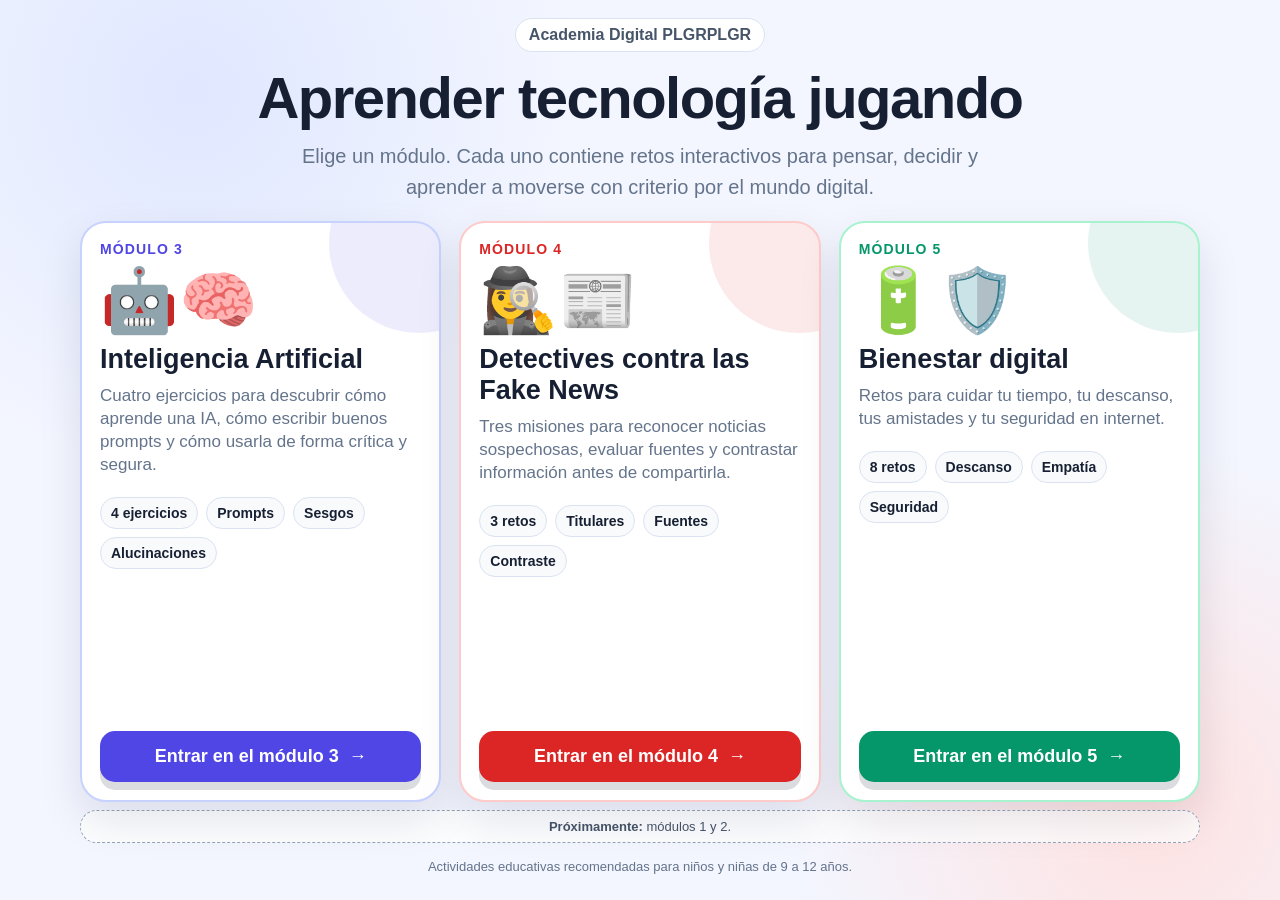
==== index.html @ 8a029324 "Add files via upload" ====
<!DOCTYPE html>
<html lang="es">
<head>
  <meta charset="UTF-8">
  <meta name="viewport" content="width=device-width, initial-scale=1.0">
  <meta name="description" content="Academia digital con módulos interactivos para aprender Inteligencia Artificial y detectar Fake News.">
  <title>Academia Digital PLGRPLGR</title>
  <style>
    :root{
      --bg:#f3f6ff;--card:#fff;--text:#172033;--muted:#64748b;--line:#dbe3f2;
      --ia:#4f46e5;--ia-dark:#3730a3;--fake:#dc2626;--fake-dark:#991b1b;--well:#059669;--well-dark:#047857;--soon:#64748b;
    }
    *{box-sizing:border-box}
    body{margin:0;min-height:100vh;font-family:Arial,Helvetica,sans-serif;background:
      radial-gradient(circle at 15% 10%,#e0e7ff 0,transparent 28%),
      radial-gradient(circle at 90% 90%,#fee2e2 0,transparent 26%),var(--bg);color:var(--text);padding:28px 18px}
    main{max-width:1120px;margin:auto}
    header{text-align:center;margin-bottom:30px}
    .eyebrow{display:inline-block;padding:7px 13px;border-radius:999px;background:#fff;border:1px solid var(--line);font-weight:800;color:#475569;margin-bottom:12px}
    h1{font-size:clamp(34px,6vw,58px);margin:0 0 10px;letter-spacing:-1.5px}
    header p{font-size:clamp(17px,2vw,20px);color:var(--muted);max-width:760px;margin:0 auto;line-height:1.55}
    .modules{display:grid;grid-template-columns:repeat(2,minmax(0,1fr));gap:22px}
    .module{background:var(--card);border-radius:26px;padding:28px;border:2px solid var(--line);box-shadow:0 18px 44px rgba(15,23,42,.10);display:flex;flex-direction:column;min-height:390px;position:relative;overflow:hidden}
    .module::after{content:"";position:absolute;width:180px;height:180px;border-radius:50%;right:-70px;top:-70px;opacity:.10}
    .module.ia{border-color:#c7d2fe}.module.ia::after{background:var(--ia)}
    .module.fake{border-color:#fecaca}.module.fake::after{background:var(--fake)}.module.well{border-color:#a7f3d0}.module.well::after{background:var(--well)}
    .number{font-weight:900;letter-spacing:.08em;text-transform:uppercase;font-size:14px;margin-bottom:12px}
    .ia .number{color:var(--ia)}.fake .number{color:var(--fake)}.well .number{color:var(--well)}
    .icon{font-size:70px;line-height:1;margin-bottom:12px}
    h2{font-size:30px;margin:0 0 10px}
    .module p{color:var(--muted);line-height:1.55;font-size:17px;margin:0 0 16px}
    .tags{display:flex;flex-wrap:wrap;gap:8px;margin:4px 0 22px}
    .tag{font-size:14px;font-weight:800;padding:7px 10px;border-radius:999px;background:#f8fafc;border:1px solid var(--line)}
    .btn{margin-top:auto;display:inline-flex;align-items:center;justify-content:center;gap:10px;padding:15px 20px;border-radius:15px;color:white;text-decoration:none;font-size:18px;font-weight:900;box-shadow:0 8px 0 rgba(15,23,42,.15);transition:.2s}
    .btn:hover,.btn:focus{transform:translateY(-2px);box-shadow:0 10px 0 rgba(15,23,42,.15)}
    .ia .btn{background:var(--ia)}.ia .btn:hover,.ia .btn:focus{background:var(--ia-dark)}
    .fake .btn{background:var(--fake)}.fake .btn:hover,.fake .btn:focus{background:var(--fake-dark)}.well .btn{background:var(--well)}.well .btn:hover,.well .btn:focus{background:var(--well-dark)}
    .future{margin-top:24px;background:rgba(255,255,255,.72);border:1px dashed #94a3b8;border-radius:18px;padding:16px;text-align:center;color:#475569}
    footer{text-align:center;color:var(--muted);font-size:14px;margin-top:22px}
    @media(max-width:760px){.modules{grid-template-columns:1fr}.module{min-height:0}h1{letter-spacing:-.5px}}
  
    html,body{height:100%;overflow:hidden}body{padding:clamp(10px,2vh,22px) 16px}main{height:100%;display:flex;flex-direction:column}header{margin-bottom:clamp(10px,2vh,20px)}.modules{flex:1;min-height:0;grid-template-columns:repeat(3,minmax(0,1fr));gap:clamp(10px,1.5vw,18px)}.module{min-height:0;padding:clamp(14px,2vh,24px)}.icon{font-size:clamp(42px,7vh,64px)}h2{font-size:clamp(21px,3vh,28px)}.module p{font-size:clamp(14px,1.9vh,17px);line-height:1.35}.tags{margin-bottom:12px}.future,footer{margin-top:8px;padding:8px;font-size:13px}@media(max-width:760px){.modules{grid-template-columns:repeat(3,minmax(78vw,1fr));overflow-x:auto;scroll-snap-type:x mandatory}.module{scroll-snap-align:center}.future{display:none}header p{font-size:15px;line-height:1.3}h1{font-size:clamp(28px,8vw,40px)}}
  </style>
</head>
<body>
<main>
  <header>
    <div class="eyebrow">Academia Digital PLGRPLGR</div>
    <h1>Aprender tecnología jugando</h1>
    <p>Elige un módulo. Cada uno contiene retos interactivos para pensar, decidir y aprender a moverse con criterio por el mundo digital.</p>
  </header>

  <section class="modules" aria-label="Módulos disponibles">
    <article class="module ia">
      <div class="number">Módulo 3</div>
      <div class="icon" aria-hidden="true">🤖🧠</div>
      <h2>Inteligencia Artificial</h2>
      <p>Cuatro ejercicios para descubrir cómo aprende una IA, cómo escribir buenos prompts y cómo usarla de forma crítica y segura.</p>
      <div class="tags" aria-label="Contenido del módulo">
        <span class="tag">4 ejercicios</span><span class="tag">Prompts</span><span class="tag">Sesgos</span><span class="tag">Alucinaciones</span>
      </div>
      <a class="btn" href="modulo_3_ia.html">Entrar en el módulo 3 <span aria-hidden="true">→</span></a>
    </article>

    <article class="module fake">
      <div class="number">Módulo 4</div>
      <div class="icon" aria-hidden="true">🕵️‍♀️📰</div>
      <h2>Detectives contra las Fake News</h2>
      <p>Tres misiones para reconocer noticias sospechosas, evaluar fuentes y contrastar información antes de compartirla.</p>
      <div class="tags" aria-label="Contenido del módulo">
        <span class="tag">3 retos</span><span class="tag">Titulares</span><span class="tag">Fuentes</span><span class="tag">Contraste</span>
      </div>
      <a class="btn" href="modulo_4_fake_news.html">Entrar en el módulo 4 <span aria-hidden="true">→</span></a>
    </article>

    <article class="module well">
      <div class="number">Módulo 5</div>
      <div class="icon" aria-hidden="true">🔋🛡️</div>
      <h2>Bienestar digital</h2>
      <p>Retos para cuidar tu tiempo, tu descanso, tus amistades y tu seguridad en internet.</p>
      <div class="tags" aria-label="Contenido del módulo">
        <span class="tag">8 retos</span><span class="tag">Descanso</span><span class="tag">Empatía</span><span class="tag">Seguridad</span>
      </div>
      <a class="btn" href="modulo_5_bienestar_digital.html">Entrar en el módulo 5 <span aria-hidden="true">→</span></a>
    </article>
  </section>

  <div class="future"><strong>Próximamente:</strong> módulos 1 y 2.</div>
  <footer>Actividades educativas recomendadas para niños y niñas de 9 a 12 años.</footer>
</main>
</body>
</html>
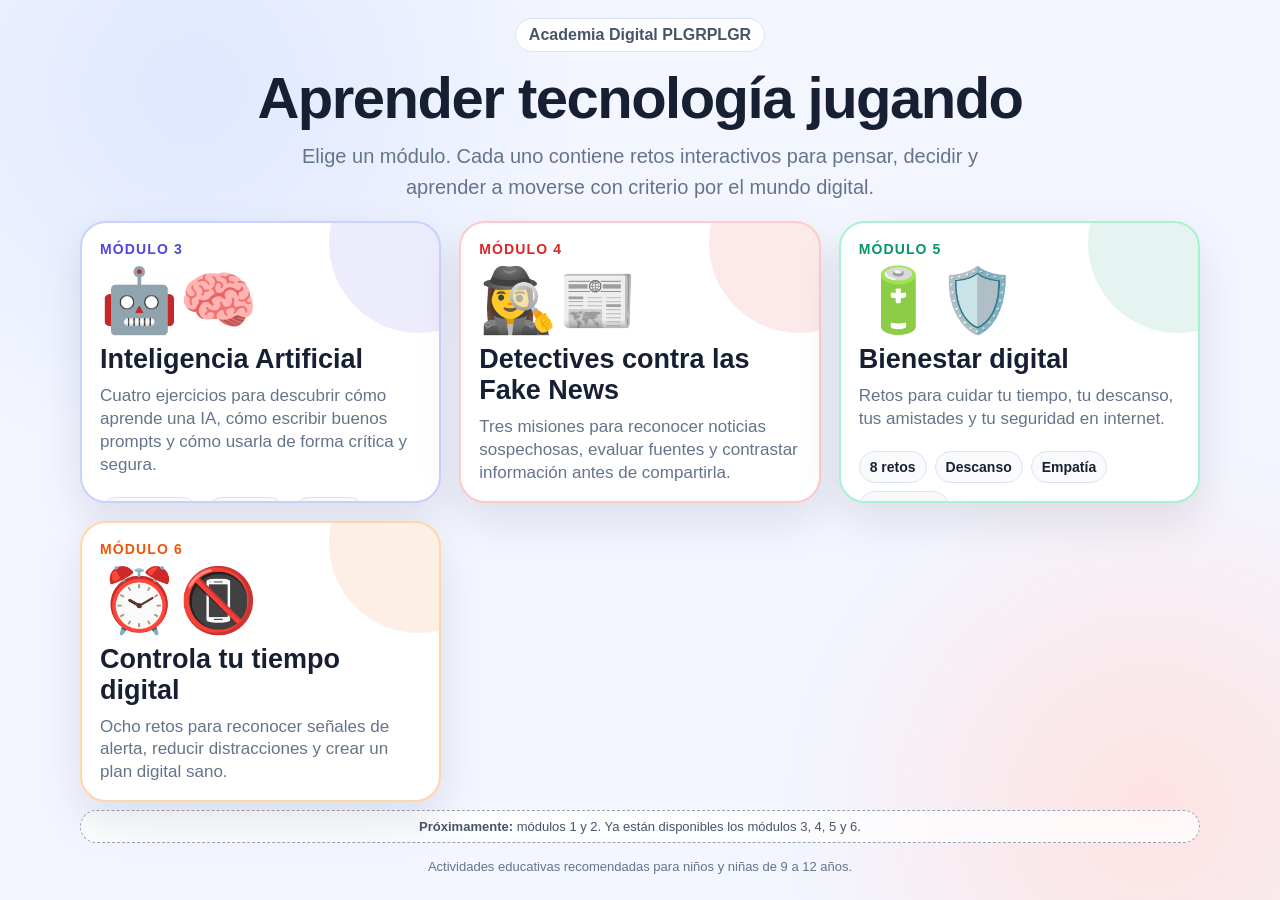
==== commit cd461221: "Add files via upload" ====
--- a/index.html
+++ b/index.html
@@ -8,7 +8,7 @@
   <style>
     :root{
       --bg:#f3f6ff;--card:#fff;--text:#172033;--muted:#64748b;--line:#dbe3f2;
-      --ia:#4f46e5;--ia-dark:#3730a3;--fake:#dc2626;--fake-dark:#991b1b;--well:#059669;--well-dark:#047857;--soon:#64748b;
+      --ia:#4f46e5;--ia-dark:#3730a3;--fake:#dc2626;--fake-dark:#991b1b;--well:#059669;--well-dark:#047857;--soon:#64748b;--time:#ea580c;--time-dark:#9a3412;
     }
     *{box-sizing:border-box}
     body{margin:0;min-height:100vh;font-family:Arial,Helvetica,sans-serif;background:
@@ -23,9 +23,9 @@
     .module{background:var(--card);border-radius:26px;padding:28px;border:2px solid var(--line);box-shadow:0 18px 44px rgba(15,23,42,.10);display:flex;flex-direction:column;min-height:390px;position:relative;overflow:hidden}
     .module::after{content:"";position:absolute;width:180px;height:180px;border-radius:50%;right:-70px;top:-70px;opacity:.10}
     .module.ia{border-color:#c7d2fe}.module.ia::after{background:var(--ia)}
-    .module.fake{border-color:#fecaca}.module.fake::after{background:var(--fake)}.module.well{border-color:#a7f3d0}.module.well::after{background:var(--well)}
+    .module.fake{border-color:#fecaca}.module.fake::after{background:var(--fake)}.module.time{border-color:#fed7aa}.module.time::after{background:var(--time)}.module.well{border-color:#a7f3d0}.module.well::after{background:var(--well)}
     .number{font-weight:900;letter-spacing:.08em;text-transform:uppercase;font-size:14px;margin-bottom:12px}
-    .ia .number{color:var(--ia)}.fake .number{color:var(--fake)}.well .number{color:var(--well)}
+    .ia .number{color:var(--ia)}.fake .number{color:var(--fake)}.time .number{color:var(--time)}.well .number{color:var(--well)}
     .icon{font-size:70px;line-height:1;margin-bottom:12px}
     h2{font-size:30px;margin:0 0 10px}
     .module p{color:var(--muted);line-height:1.55;font-size:17px;margin:0 0 16px}
@@ -34,7 +34,7 @@
     .btn{margin-top:auto;display:inline-flex;align-items:center;justify-content:center;gap:10px;padding:15px 20px;border-radius:15px;color:white;text-decoration:none;font-size:18px;font-weight:900;box-shadow:0 8px 0 rgba(15,23,42,.15);transition:.2s}
     .btn:hover,.btn:focus{transform:translateY(-2px);box-shadow:0 10px 0 rgba(15,23,42,.15)}
     .ia .btn{background:var(--ia)}.ia .btn:hover,.ia .btn:focus{background:var(--ia-dark)}
-    .fake .btn{background:var(--fake)}.fake .btn:hover,.fake .btn:focus{background:var(--fake-dark)}.well .btn{background:var(--well)}.well .btn:hover,.well .btn:focus{background:var(--well-dark)}
+    .fake .btn{background:var(--fake)}.fake .btn:hover,.fake .btn:focus{background:var(--fake-dark)}.time .btn{background:var(--time)}.time .btn:hover,.time .btn:focus{background:var(--time-dark)}.well .btn{background:var(--well)}.well .btn:hover,.well .btn:focus{background:var(--well-dark)}
     .future{margin-top:24px;background:rgba(255,255,255,.72);border:1px dashed #94a3b8;border-radius:18px;padding:16px;text-align:center;color:#475569}
     footer{text-align:center;color:var(--muted);font-size:14px;margin-top:22px}
     @media(max-width:760px){.modules{grid-template-columns:1fr}.module{min-height:0}h1{letter-spacing:-.5px}}
@@ -83,9 +83,11 @@
       </div>
       <a class="btn" href="modulo_5_bienestar_digital.html">Entrar en el módulo 5 <span aria-hidden="true">→</span></a>
     </article>
-  </section>
+  
+    <article class="module time"><div class="number">Módulo 6</div><div class="icon" aria-hidden="true">⏰📵</div><h2>Controla tu tiempo digital</h2><p>Ocho retos para reconocer señales de alerta, reducir distracciones y crear un plan digital sano.</p><div class="tags"><span class="tag">8 retos</span><span class="tag">Notificaciones</span><span class="tag">Límites</span><span class="tag">FOMO</span></div><a class="btn" href="modulo_6_tiempo_digital.html">Entrar en el módulo 6 →</a></article>
+</section>
 
-  <div class="future"><strong>Próximamente:</strong> módulos 1 y 2.</div>
+  <div class="future"><strong>Próximamente:</strong> módulos 1 y 2. Ya están disponibles los módulos 3, 4, 5 y 6.</div>
   <footer>Actividades educativas recomendadas para niños y niñas de 9 a 12 años.</footer>
 </main>
 </body>
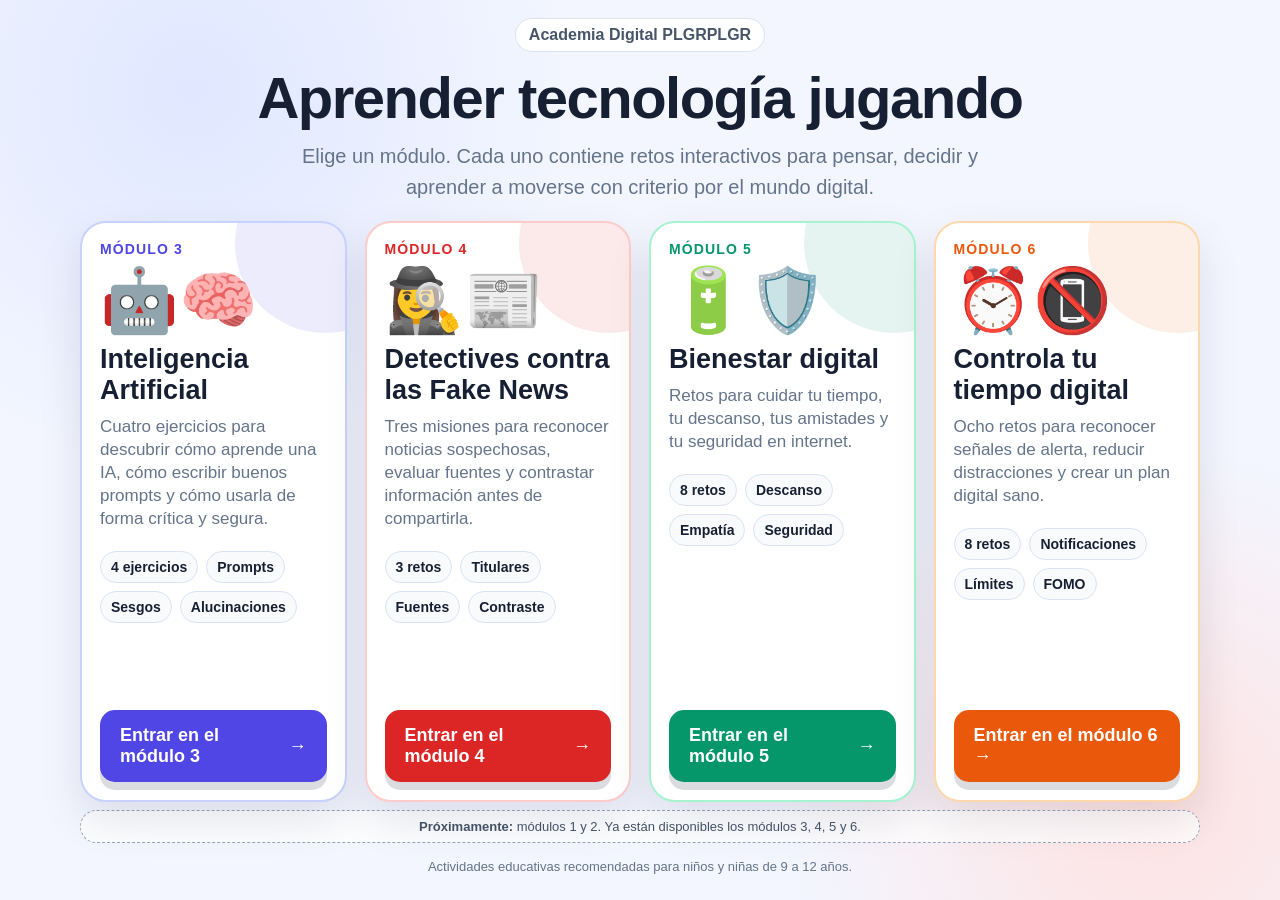
==== commit f715b037: "Add files via upload" ====
--- a/index.html
+++ b/index.html
@@ -21,7 +21,7 @@
     header p{font-size:clamp(17px,2vw,20px);color:var(--muted);max-width:760px;margin:0 auto;line-height:1.55}
     .modules{display:grid;grid-template-columns:repeat(2,minmax(0,1fr));gap:22px}
     .module{background:var(--card);border-radius:26px;padding:28px;border:2px solid var(--line);box-shadow:0 18px 44px rgba(15,23,42,.10);display:flex;flex-direction:column;min-height:390px;position:relative;overflow:hidden}
-    .module::after{content:"";position:absolute;width:180px;height:180px;border-radius:50%;right:-70px;top:-70px;opacity:.10}
+    .module::after{content:"";position:absolute;width:180px;height:180px;border-radius:50%;right:-70px;top:-70px;opacity:.10;pointer-events:none;z-index:0}.module>*{position:relative;z-index:1}
     .module.ia{border-color:#c7d2fe}.module.ia::after{background:var(--ia)}
     .module.fake{border-color:#fecaca}.module.fake::after{background:var(--fake)}.module.time{border-color:#fed7aa}.module.time::after{background:var(--time)}.module.well{border-color:#a7f3d0}.module.well::after{background:var(--well)}
     .number{font-weight:900;letter-spacing:.08em;text-transform:uppercase;font-size:14px;margin-bottom:12px}
@@ -31,7 +31,7 @@
     .module p{color:var(--muted);line-height:1.55;font-size:17px;margin:0 0 16px}
     .tags{display:flex;flex-wrap:wrap;gap:8px;margin:4px 0 22px}
     .tag{font-size:14px;font-weight:800;padding:7px 10px;border-radius:999px;background:#f8fafc;border:1px solid var(--line)}
-    .btn{margin-top:auto;display:inline-flex;align-items:center;justify-content:center;gap:10px;padding:15px 20px;border-radius:15px;color:white;text-decoration:none;font-size:18px;font-weight:900;box-shadow:0 8px 0 rgba(15,23,42,.15);transition:.2s}
+    .btn{position:relative;z-index:5;pointer-events:auto;margin-top:auto;display:inline-flex;align-items:center;justify-content:center;gap:10px;padding:15px 20px;border-radius:15px;color:white;text-decoration:none;font-size:18px;font-weight:900;box-shadow:0 8px 0 rgba(15,23,42,.15);transition:.2s}
     .btn:hover,.btn:focus{transform:translateY(-2px);box-shadow:0 10px 0 rgba(15,23,42,.15)}
     .ia .btn{background:var(--ia)}.ia .btn:hover,.ia .btn:focus{background:var(--ia-dark)}
     .fake .btn{background:var(--fake)}.fake .btn:hover,.fake .btn:focus{background:var(--fake-dark)}.time .btn{background:var(--time)}.time .btn:hover,.time .btn:focus{background:var(--time-dark)}.well .btn{background:var(--well)}.well .btn:hover,.well .btn:focus{background:var(--well-dark)}
@@ -39,7 +39,7 @@
     footer{text-align:center;color:var(--muted);font-size:14px;margin-top:22px}
     @media(max-width:760px){.modules{grid-template-columns:1fr}.module{min-height:0}h1{letter-spacing:-.5px}}
   
-    html,body{height:100%;overflow:hidden}body{padding:clamp(10px,2vh,22px) 16px}main{height:100%;display:flex;flex-direction:column}header{margin-bottom:clamp(10px,2vh,20px)}.modules{flex:1;min-height:0;grid-template-columns:repeat(3,minmax(0,1fr));gap:clamp(10px,1.5vw,18px)}.module{min-height:0;padding:clamp(14px,2vh,24px)}.icon{font-size:clamp(42px,7vh,64px)}h2{font-size:clamp(21px,3vh,28px)}.module p{font-size:clamp(14px,1.9vh,17px);line-height:1.35}.tags{margin-bottom:12px}.future,footer{margin-top:8px;padding:8px;font-size:13px}@media(max-width:760px){.modules{grid-template-columns:repeat(3,minmax(78vw,1fr));overflow-x:auto;scroll-snap-type:x mandatory}.module{scroll-snap-align:center}.future{display:none}header p{font-size:15px;line-height:1.3}h1{font-size:clamp(28px,8vw,40px)}}
+    html,body{height:100%;overflow:hidden}body{padding:clamp(10px,2vh,22px) 16px}main{height:100%;display:flex;flex-direction:column}header{margin-bottom:clamp(10px,2vh,20px)}.modules{flex:1;min-height:0;grid-template-columns:repeat(4,minmax(0,1fr));gap:clamp(10px,1.5vw,18px)}.module{min-height:0;padding:clamp(14px,2vh,24px)}.icon{font-size:clamp(42px,7vh,64px)}h2{font-size:clamp(21px,3vh,28px)}.module p{font-size:clamp(14px,1.9vh,17px);line-height:1.35}.tags{margin-bottom:12px}.future,footer{margin-top:8px;padding:8px;font-size:13px}@media(max-width:760px){.modules{grid-template-columns:repeat(4,minmax(78vw,1fr));overflow-x:auto;scroll-snap-type:x mandatory}.module{scroll-snap-align:center}.future{display:none}header p{font-size:15px;line-height:1.3}h1{font-size:clamp(28px,8vw,40px)}}
   </style>
 </head>
 <body>
@@ -90,5 +90,15 @@
   <div class="future"><strong>Próximamente:</strong> módulos 1 y 2. Ya están disponibles los módulos 3, 4, 5 y 6.</div>
   <footer>Actividades educativas recomendadas para niños y niñas de 9 a 12 años.</footer>
 </main>
+<script>
+document.querySelectorAll('.module .btn[href]').forEach(function(link){
+  link.addEventListener('click', function(event){
+    const destination = link.getAttribute('href');
+    if (!destination) return;
+    event.preventDefault();
+    window.location.href = destination;
+  });
+});
+</script>
 </body>
 </html>
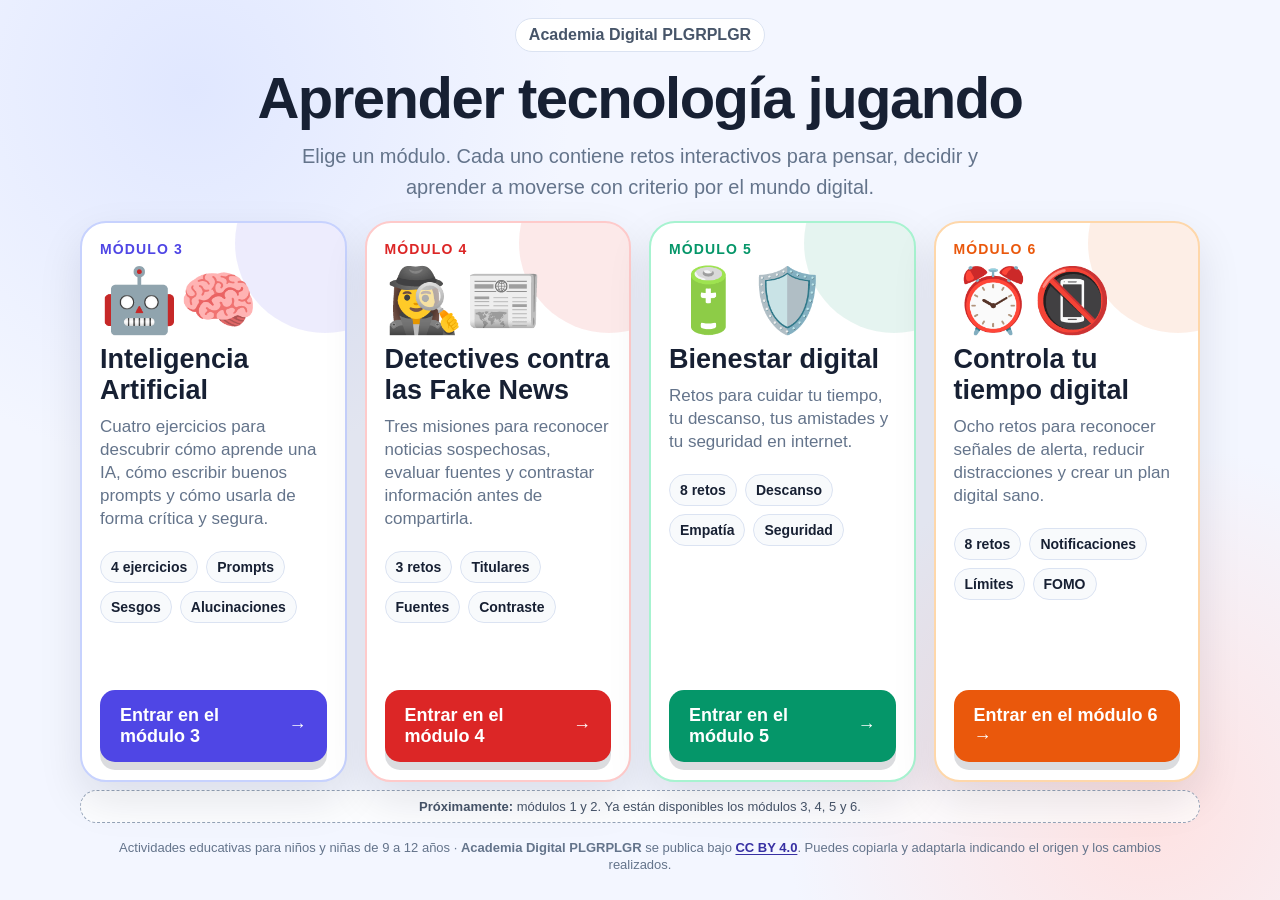
==== commit ddf281a0: "Add files via upload" ====
--- a/index.html
+++ b/index.html
@@ -36,7 +36,7 @@
     .ia .btn{background:var(--ia)}.ia .btn:hover,.ia .btn:focus{background:var(--ia-dark)}
     .fake .btn{background:var(--fake)}.fake .btn:hover,.fake .btn:focus{background:var(--fake-dark)}.time .btn{background:var(--time)}.time .btn:hover,.time .btn:focus{background:var(--time-dark)}.well .btn{background:var(--well)}.well .btn:hover,.well .btn:focus{background:var(--well-dark)}
     .future{margin-top:24px;background:rgba(255,255,255,.72);border:1px dashed #94a3b8;border-radius:18px;padding:16px;text-align:center;color:#475569}
-    footer{text-align:center;color:var(--muted);font-size:14px;margin-top:22px}
+    footer{text-align:center;color:var(--muted);font-size:14px;margin-top:22px;line-height:1.35}footer a{color:#3730a3;font-weight:800;text-decoration:underline;text-underline-offset:2px}footer a:hover,footer a:focus{color:#1e1b4b}
     @media(max-width:760px){.modules{grid-template-columns:1fr}.module{min-height:0}h1{letter-spacing:-.5px}}
   
     html,body{height:100%;overflow:hidden}body{padding:clamp(10px,2vh,22px) 16px}main{height:100%;display:flex;flex-direction:column}header{margin-bottom:clamp(10px,2vh,20px)}.modules{flex:1;min-height:0;grid-template-columns:repeat(4,minmax(0,1fr));gap:clamp(10px,1.5vw,18px)}.module{min-height:0;padding:clamp(14px,2vh,24px)}.icon{font-size:clamp(42px,7vh,64px)}h2{font-size:clamp(21px,3vh,28px)}.module p{font-size:clamp(14px,1.9vh,17px);line-height:1.35}.tags{margin-bottom:12px}.future,footer{margin-top:8px;padding:8px;font-size:13px}@media(max-width:760px){.modules{grid-template-columns:repeat(4,minmax(78vw,1fr));overflow-x:auto;scroll-snap-type:x mandatory}.module{scroll-snap-align:center}.future{display:none}header p{font-size:15px;line-height:1.3}h1{font-size:clamp(28px,8vw,40px)}}
@@ -88,7 +88,7 @@
 </section>
 
   <div class="future"><strong>Próximamente:</strong> módulos 1 y 2. Ya están disponibles los módulos 3, 4, 5 y 6.</div>
-  <footer>Actividades educativas recomendadas para niños y niñas de 9 a 12 años.</footer>
+  <footer>Actividades educativas para niños y niñas de 9 a 12 años · <strong>Academia Digital PLGRPLGR</strong> se publica bajo <a href="https://creativecommons.org/licenses/by/4.0/deed.es" target="_blank" rel="license noopener noreferrer">CC BY 4.0</a>. Puedes copiarla y adaptarla indicando el origen y los cambios realizados.</footer>
 </main>
 <script>
 document.querySelectorAll('.module .btn[href]').forEach(function(link){
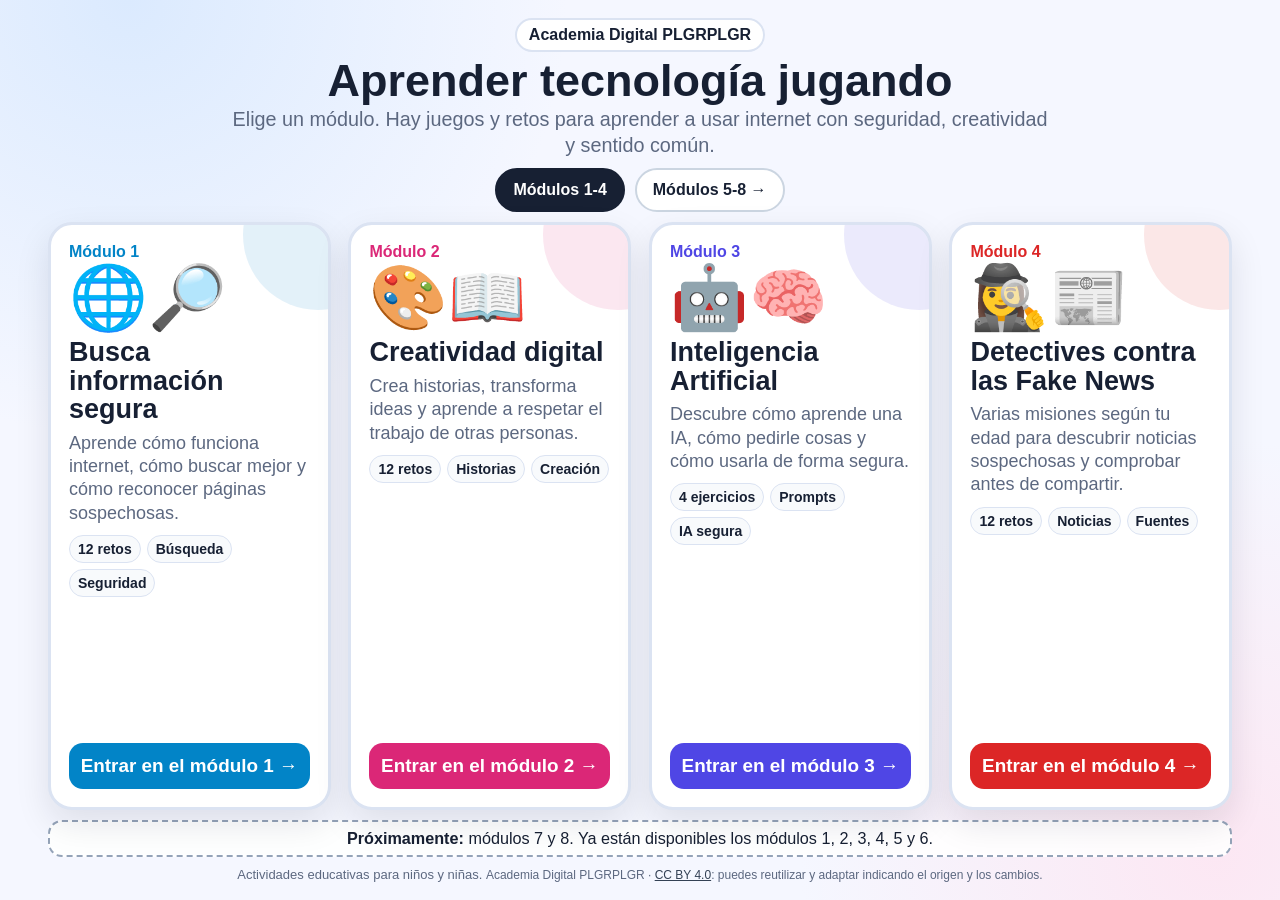
==== commit e92f9fcc: "Add files via upload" ====
--- a/index.html
+++ b/index.html
@@ -1,104 +1,47 @@
 <!DOCTYPE html>
 <html lang="es">
 <head>
-  <meta charset="UTF-8">
-  <meta name="viewport" content="width=device-width, initial-scale=1.0">
-  <meta name="description" content="Academia digital con módulos interactivos para aprender Inteligencia Artificial y detectar Fake News.">
-  <title>Academia Digital PLGRPLGR</title>
-  <style>
-    :root{
-      --bg:#f3f6ff;--card:#fff;--text:#172033;--muted:#64748b;--line:#dbe3f2;
-      --ia:#4f46e5;--ia-dark:#3730a3;--fake:#dc2626;--fake-dark:#991b1b;--well:#059669;--well-dark:#047857;--soon:#64748b;--time:#ea580c;--time-dark:#9a3412;
-    }
-    *{box-sizing:border-box}
-    body{margin:0;min-height:100vh;font-family:Arial,Helvetica,sans-serif;background:
-      radial-gradient(circle at 15% 10%,#e0e7ff 0,transparent 28%),
-      radial-gradient(circle at 90% 90%,#fee2e2 0,transparent 26%),var(--bg);color:var(--text);padding:28px 18px}
-    main{max-width:1120px;margin:auto}
-    header{text-align:center;margin-bottom:30px}
-    .eyebrow{display:inline-block;padding:7px 13px;border-radius:999px;background:#fff;border:1px solid var(--line);font-weight:800;color:#475569;margin-bottom:12px}
-    h1{font-size:clamp(34px,6vw,58px);margin:0 0 10px;letter-spacing:-1.5px}
-    header p{font-size:clamp(17px,2vw,20px);color:var(--muted);max-width:760px;margin:0 auto;line-height:1.55}
-    .modules{display:grid;grid-template-columns:repeat(2,minmax(0,1fr));gap:22px}
-    .module{background:var(--card);border-radius:26px;padding:28px;border:2px solid var(--line);box-shadow:0 18px 44px rgba(15,23,42,.10);display:flex;flex-direction:column;min-height:390px;position:relative;overflow:hidden}
-    .module::after{content:"";position:absolute;width:180px;height:180px;border-radius:50%;right:-70px;top:-70px;opacity:.10;pointer-events:none;z-index:0}.module>*{position:relative;z-index:1}
-    .module.ia{border-color:#c7d2fe}.module.ia::after{background:var(--ia)}
-    .module.fake{border-color:#fecaca}.module.fake::after{background:var(--fake)}.module.time{border-color:#fed7aa}.module.time::after{background:var(--time)}.module.well{border-color:#a7f3d0}.module.well::after{background:var(--well)}
-    .number{font-weight:900;letter-spacing:.08em;text-transform:uppercase;font-size:14px;margin-bottom:12px}
-    .ia .number{color:var(--ia)}.fake .number{color:var(--fake)}.time .number{color:var(--time)}.well .number{color:var(--well)}
-    .icon{font-size:70px;line-height:1;margin-bottom:12px}
-    h2{font-size:30px;margin:0 0 10px}
-    .module p{color:var(--muted);line-height:1.55;font-size:17px;margin:0 0 16px}
-    .tags{display:flex;flex-wrap:wrap;gap:8px;margin:4px 0 22px}
-    .tag{font-size:14px;font-weight:800;padding:7px 10px;border-radius:999px;background:#f8fafc;border:1px solid var(--line)}
-    .btn{position:relative;z-index:5;pointer-events:auto;margin-top:auto;display:inline-flex;align-items:center;justify-content:center;gap:10px;padding:15px 20px;border-radius:15px;color:white;text-decoration:none;font-size:18px;font-weight:900;box-shadow:0 8px 0 rgba(15,23,42,.15);transition:.2s}
-    .btn:hover,.btn:focus{transform:translateY(-2px);box-shadow:0 10px 0 rgba(15,23,42,.15)}
-    .ia .btn{background:var(--ia)}.ia .btn:hover,.ia .btn:focus{background:var(--ia-dark)}
-    .fake .btn{background:var(--fake)}.fake .btn:hover,.fake .btn:focus{background:var(--fake-dark)}.time .btn{background:var(--time)}.time .btn:hover,.time .btn:focus{background:var(--time-dark)}.well .btn{background:var(--well)}.well .btn:hover,.well .btn:focus{background:var(--well-dark)}
-    .future{margin-top:24px;background:rgba(255,255,255,.72);border:1px dashed #94a3b8;border-radius:18px;padding:16px;text-align:center;color:#475569}
-    footer{text-align:center;color:var(--muted);font-size:14px;margin-top:22px;line-height:1.35}footer a{color:#3730a3;font-weight:800;text-decoration:underline;text-underline-offset:2px}footer a:hover,footer a:focus{color:#1e1b4b}
-    @media(max-width:760px){.modules{grid-template-columns:1fr}.module{min-height:0}h1{letter-spacing:-.5px}}
-  
-    html,body{height:100%;overflow:hidden}body{padding:clamp(10px,2vh,22px) 16px}main{height:100%;display:flex;flex-direction:column}header{margin-bottom:clamp(10px,2vh,20px)}.modules{flex:1;min-height:0;grid-template-columns:repeat(4,minmax(0,1fr));gap:clamp(10px,1.5vw,18px)}.module{min-height:0;padding:clamp(14px,2vh,24px)}.icon{font-size:clamp(42px,7vh,64px)}h2{font-size:clamp(21px,3vh,28px)}.module p{font-size:clamp(14px,1.9vh,17px);line-height:1.35}.tags{margin-bottom:12px}.future,footer{margin-top:8px;padding:8px;font-size:13px}@media(max-width:760px){.modules{grid-template-columns:repeat(4,minmax(78vw,1fr));overflow-x:auto;scroll-snap-type:x mandatory}.module{scroll-snap-align:center}.future{display:none}header p{font-size:15px;line-height:1.3}h1{font-size:clamp(28px,8vw,40px)}}
-  </style>
+<meta charset="UTF-8">
+<meta name="viewport" content="width=device-width,initial-scale=1.0">
+<meta name="description" content="Academia Digital PLGRPLGR: ocho módulos educativos de ciudadanía digital para niños y niñas.">
+<title>Academia Digital PLGRPLGR · V7.0</title>
+<style>
+:root{--bg:#f5f7ff;--ink:#172033;--muted:#5c6880;--card:#fff;--line:#dbe3f2;--shadow:0 14px 34px rgba(15,23,42,.10);--blue:#2563eb;--red:#dc2626;--violet:#4f46e5;--green:#059669;--orange:#ea580c;--pink:#db2777;--gray:#64748b}
+*{box-sizing:border-box}html,body{height:100%;margin:0;overflow:hidden}body{font-family:Arial,Helvetica,sans-serif;background:radial-gradient(circle at 10% 0,#dbeafe,transparent 30%),radial-gradient(circle at 95% 95%,#fce7f3,transparent 28%),var(--bg);color:var(--ink)}
+main{height:100dvh;max-width:1220px;margin:auto;padding:clamp(10px,2vh,22px);display:flex;flex-direction:column;gap:10px}.top{text-align:center;flex:0 0 auto}.eyebrow{display:inline-block;background:#fff;border:2px solid var(--line);border-radius:999px;padding:6px 12px;font-weight:900}.top h1{margin:6px 0 4px;font-size:clamp(30px,5vh,52px);line-height:1}.top p{margin:0 auto;max-width:820px;color:var(--muted);font-size:clamp(17px,2.2vh,21px);line-height:1.3}
+.pager{display:flex;justify-content:center;gap:10px;align-items:center}.pager button{border:2px solid #cbd5e1;background:#fff;color:var(--ink);border-radius:999px;padding:9px 16px;font-weight:900;cursor:pointer}.pager button[aria-current="page"]{background:#172033;color:#fff;border-color:#172033}
+.page{display:none;flex:1;min-height:0}.page.active{display:grid;grid-template-columns:repeat(4,minmax(0,1fr));gap:clamp(10px,1.4vw,18px)}.module{background:var(--card);border:3px solid var(--line);border-radius:24px;padding:clamp(14px,2vh,22px);box-shadow:var(--shadow);display:flex;flex-direction:column;min-height:0;position:relative;overflow:hidden}.module::after{content:"";position:absolute;width:150px;height:150px;border-radius:50%;right:-65px;top:-65px;background:var(--accent);opacity:.11;pointer-events:none}.module>*{position:relative;z-index:1}.module .number{font-weight:900;color:var(--accent);font-size:16px}.icon{font-size:clamp(42px,7vh,68px);line-height:1;margin:5px 0}.module h2{font-size:clamp(22px,3vh,31px);line-height:1.05;margin:4px 0 8px}.module p{font-size:clamp(16px,2vh,20px);line-height:1.3;color:var(--muted);margin:0 0 10px}.tags{display:flex;flex-wrap:wrap;gap:6px;margin-bottom:10px}.tag{font-weight:800;font-size:14px;background:#f8fafc;border:1px solid var(--line);border-radius:999px;padding:5px 8px}.enter{margin-top:auto;display:flex;align-items:center;justify-content:center;text-decoration:none;color:#fff;background:var(--accent);border-radius:14px;padding:12px 10px;font-weight:900;font-size:clamp(17px,2.1vh,20px);min-height:50px}.soon .enter{background:#e2e8f0;color:#475569;pointer-events:none}.soon{opacity:.88}
+.status{flex:0 0 auto;text-align:center;background:rgba(255,255,255,.9);border:2px dashed #94a3b8;border-radius:14px;padding:7px 12px;font-size:clamp(14px,1.8vh,17px)}footer{flex:0 0 auto;text-align:center;color:var(--muted);font-size:13px}.license{font-size:12px}.license a{color:#334155}
+.m1{--accent:#0284c7}.m2{--accent:#db2777}.m3{--accent:#4f46e5}.m4{--accent:#dc2626}.m5{--accent:#059669}.m6{--accent:#ea580c}.m7{--accent:#7c3aed}.m8{--accent:#64748b}
+@media(max-width:900px){.page.active{grid-template-columns:repeat(2,minmax(0,1fr))}.top p{display:none}.module p{font-size:16px}.tags{display:none}}
+@media(max-width:560px){.page.active{grid-template-columns:repeat(2,minmax(0,1fr));gap:8px}.module{padding:10px;border-radius:18px}.icon{font-size:40px}.module h2{font-size:18px}.module p{font-size:14px}.enter{font-size:15px;min-height:44px;padding:8px}.status{font-size:12px}.license{display:none}.top h1{font-size:28px}}
+</style>
 </head>
 <body>
 <main>
-  <header>
-    <div class="eyebrow">Academia Digital PLGRPLGR</div>
-    <h1>Aprender tecnología jugando</h1>
-    <p>Elige un módulo. Cada uno contiene retos interactivos para pensar, decidir y aprender a moverse con criterio por el mundo digital.</p>
-  </header>
-
-  <section class="modules" aria-label="Módulos disponibles">
-    <article class="module ia">
-      <div class="number">Módulo 3</div>
-      <div class="icon" aria-hidden="true">🤖🧠</div>
-      <h2>Inteligencia Artificial</h2>
-      <p>Cuatro ejercicios para descubrir cómo aprende una IA, cómo escribir buenos prompts y cómo usarla de forma crítica y segura.</p>
-      <div class="tags" aria-label="Contenido del módulo">
-        <span class="tag">4 ejercicios</span><span class="tag">Prompts</span><span class="tag">Sesgos</span><span class="tag">Alucinaciones</span>
-      </div>
-      <a class="btn" href="modulo_3_ia.html">Entrar en el módulo 3 <span aria-hidden="true">→</span></a>
-    </article>
-
-    <article class="module fake">
-      <div class="number">Módulo 4</div>
-      <div class="icon" aria-hidden="true">🕵️‍♀️📰</div>
-      <h2>Detectives contra las Fake News</h2>
-      <p>Tres misiones para reconocer noticias sospechosas, evaluar fuentes y contrastar información antes de compartirla.</p>
-      <div class="tags" aria-label="Contenido del módulo">
-        <span class="tag">3 retos</span><span class="tag">Titulares</span><span class="tag">Fuentes</span><span class="tag">Contraste</span>
-      </div>
-      <a class="btn" href="modulo_4_fake_news.html">Entrar en el módulo 4 <span aria-hidden="true">→</span></a>
-    </article>
-
-    <article class="module well">
-      <div class="number">Módulo 5</div>
-      <div class="icon" aria-hidden="true">🔋🛡️</div>
-      <h2>Bienestar digital</h2>
-      <p>Retos para cuidar tu tiempo, tu descanso, tus amistades y tu seguridad en internet.</p>
-      <div class="tags" aria-label="Contenido del módulo">
-        <span class="tag">8 retos</span><span class="tag">Descanso</span><span class="tag">Empatía</span><span class="tag">Seguridad</span>
-      </div>
-      <a class="btn" href="modulo_5_bienestar_digital.html">Entrar en el módulo 5 <span aria-hidden="true">→</span></a>
-    </article>
-  
-    <article class="module time"><div class="number">Módulo 6</div><div class="icon" aria-hidden="true">⏰📵</div><h2>Controla tu tiempo digital</h2><p>Ocho retos para reconocer señales de alerta, reducir distracciones y crear un plan digital sano.</p><div class="tags"><span class="tag">8 retos</span><span class="tag">Notificaciones</span><span class="tag">Límites</span><span class="tag">FOMO</span></div><a class="btn" href="modulo_6_tiempo_digital.html">Entrar en el módulo 6 →</a></article>
+<header class="top"><div class="eyebrow">Academia Digital PLGRPLGR</div><h1>Aprender tecnología jugando</h1><p>Elige un módulo. Hay juegos y retos para aprender a usar internet con seguridad, creatividad y sentido común.</p></header>
+<nav class="pager" aria-label="Páginas de módulos"><button id="page1Btn" aria-current="page" aria-controls="page1">Módulos 1-4</button><button id="page2Btn" aria-controls="page2">Módulos 5-8 →</button></nav>
+<section class="page active" id="page1" aria-label="Módulos 1 a 4">
+<article class="module m1"><div class="number">Módulo 1</div><div class="icon" aria-hidden="true">🌐🔎</div><h2>Busca información segura</h2><p>Aprende cómo funciona internet, cómo buscar mejor y cómo reconocer páginas sospechosas.</p><div class="tags"><span class="tag">12 retos</span><span class="tag">Búsqueda</span><span class="tag">Seguridad</span></div><a class="enter" href="modulo_1_busqueda_segura.html">Entrar en el módulo 1 →</a></article>
+<article class="module m2"><div class="number">Módulo 2</div><div class="icon" aria-hidden="true">🎨📖</div><h2>Creatividad digital</h2><p>Crea historias, transforma ideas y aprende a respetar el trabajo de otras personas.</p><div class="tags"><span class="tag">12 retos</span><span class="tag">Historias</span><span class="tag">Creación</span></div><a class="enter" href="modulo_2_creatividad_digital.html">Entrar en el módulo 2 →</a></article>
+<article class="module m3"><div class="number">Módulo 3</div><div class="icon" aria-hidden="true">🤖🧠</div><h2>Inteligencia Artificial</h2><p>Descubre cómo aprende una IA, cómo pedirle cosas y cómo usarla de forma segura.</p><div class="tags"><span class="tag">4 ejercicios</span><span class="tag">Prompts</span><span class="tag">IA segura</span></div><a class="enter" href="modulo_3_ia.html">Entrar en el módulo 3 →</a></article>
+<article class="module m4"><div class="number">Módulo 4</div><div class="icon" aria-hidden="true">🕵️‍♀️📰</div><h2>Detectives contra las Fake News</h2><p>Varias misiones según tu edad para descubrir noticias sospechosas y comprobar antes de compartir.</p><div class="tags"><span class="tag">12 retos</span><span class="tag">Noticias</span><span class="tag">Fuentes</span></div><a class="enter" href="modulo_4_fake_news.html">Entrar en el módulo 4 →</a></article>
 </section>
-
-  <div class="future"><strong>Próximamente:</strong> módulos 1 y 2. Ya están disponibles los módulos 3, 4, 5 y 6.</div>
-  <footer>Actividades educativas para niños y niñas de 9 a 12 años · <strong>Academia Digital PLGRPLGR</strong> se publica bajo <a href="https://creativecommons.org/licenses/by/4.0/deed.es" target="_blank" rel="license noopener noreferrer">CC BY 4.0</a>. Puedes copiarla y adaptarla indicando el origen y los cambios realizados.</footer>
+<section class="page" id="page2" aria-label="Módulos 5 a 8">
+<article class="module m5"><div class="number">Módulo 5</div><div class="icon" aria-hidden="true">🔋🛡️</div><h2>Bienestar digital</h2><p>Cuida tu descanso, tus amistades, tu energía y tu seguridad cuando estás conectado.</p><div class="tags"><span class="tag">8+ retos</span><span class="tag">Descanso</span><span class="tag">Empatía</span></div><a class="enter" href="modulo_5_bienestar_digital.html">Entrar en el módulo 5 →</a></article>
+<article class="module m6"><div class="number">Módulo 6</div><div class="icon" aria-hidden="true">⏰📵</div><h2>Controla tu tiempo digital</h2><p>Aprende a reducir distracciones y a decidir cuándo usar y cuándo dejar las pantallas.</p><div class="tags"><span class="tag">8 retos</span><span class="tag">Tiempo</span><span class="tag">FOMO</span></div><a class="enter" href="modulo_6_tiempo_digital.html">Entrar en el módulo 6 →</a></article>
+<article class="module m7 soon"><div class="number">Módulo 7</div><div class="icon" aria-hidden="true">🔐📡</div><h2>Próximamente</h2><p>Estamos preparando nuevos retos de ciudadanía digital.</p><div class="tags"><span class="tag">En preparación</span></div><span class="enter" aria-disabled="true">Muy pronto</span></article>
+<article class="module m8 soon"><div class="number">Módulo 8</div><div class="icon" aria-hidden="true">💬🌍</div><h2>Próximamente</h2><p>Más juegos para aprender a convivir y comunicarnos bien en internet.</p><div class="tags"><span class="tag">En preparación</span></div><span class="enter" aria-disabled="true">Muy pronto</span></article>
+</section>
+<div class="status"><strong>Próximamente:</strong> módulos 7 y 8. Ya están disponibles los módulos 1, 2, 3, 4, 5 y 6.</div>
+<footer>Actividades educativas para niños y niñas. <span class="license">Academia Digital PLGRPLGR · <a href="https://creativecommons.org/licenses/by/4.0/deed.es" target="_blank" rel="noopener">CC BY 4.0</a>: puedes reutilizar y adaptar indicando el origen y los cambios.</span></footer>
+<div id="pageAnnounce" class="sr-only" aria-live="polite"></div>
 </main>
+<script src="js/accessibility.js"></script>
 <script>
-document.querySelectorAll('.module .btn[href]').forEach(function(link){
-  link.addEventListener('click', function(event){
-    const destination = link.getAttribute('href');
-    if (!destination) return;
-    event.preventDefault();
-    window.location.href = destination;
-  });
-});
+const pages=[document.getElementById('page1'),document.getElementById('page2')];
+const buttons=[document.getElementById('page1Btn'),document.getElementById('page2Btn')];
+function showPage(i){pages.forEach((p,n)=>p.classList.toggle('active',n===i));buttons.forEach((b,n)=>{if(n===i)b.setAttribute('aria-current','page');else b.removeAttribute('aria-current')});document.getElementById('pageAnnounce').textContent=i===0?'Mostrando módulos 1 a 4':'Mostrando módulos 5 a 8';const first=pages[i].querySelector('a.enter');if(first)first.focus();}
+buttons[0].addEventListener('click',()=>showPage(0));buttons[1].addEventListener('click',()=>showPage(1));
 </script>
-</body>
-</html>
+</body></html>
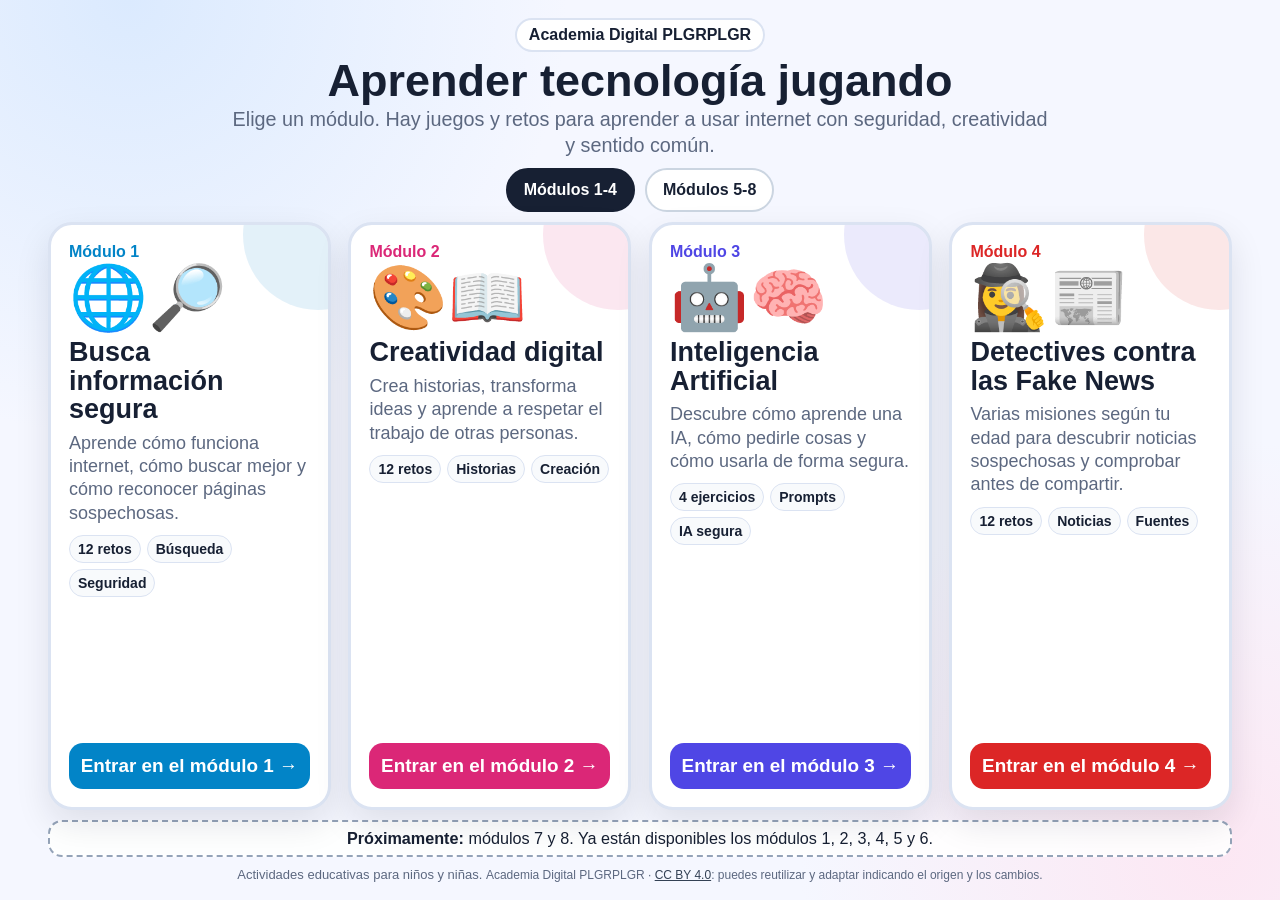
==== commit abcb0847: "Add files via upload" ====
--- a/index.html
+++ b/index.html
@@ -4,7 +4,7 @@
 <meta charset="UTF-8">
 <meta name="viewport" content="width=device-width,initial-scale=1.0">
 <meta name="description" content="Academia Digital PLGRPLGR: ocho módulos educativos de ciudadanía digital para niños y niñas.">
-<title>Academia Digital PLGRPLGR · V7.0</title>
+<title>Academia Digital PLGRPLGR · V7.1</title>
 <style>
 :root{--bg:#f5f7ff;--ink:#172033;--muted:#5c6880;--card:#fff;--line:#dbe3f2;--shadow:0 14px 34px rgba(15,23,42,.10);--blue:#2563eb;--red:#dc2626;--violet:#4f46e5;--green:#059669;--orange:#ea580c;--pink:#db2777;--gray:#64748b}
 *{box-sizing:border-box}html,body{height:100%;margin:0;overflow:hidden}body{font-family:Arial,Helvetica,sans-serif;background:radial-gradient(circle at 10% 0,#dbeafe,transparent 30%),radial-gradient(circle at 95% 95%,#fce7f3,transparent 28%),var(--bg);color:var(--ink)}
@@ -20,7 +20,7 @@
 <body>
 <main>
 <header class="top"><div class="eyebrow">Academia Digital PLGRPLGR</div><h1>Aprender tecnología jugando</h1><p>Elige un módulo. Hay juegos y retos para aprender a usar internet con seguridad, creatividad y sentido común.</p></header>
-<nav class="pager" aria-label="Páginas de módulos"><button id="page1Btn" aria-current="page" aria-controls="page1">Módulos 1-4</button><button id="page2Btn" aria-controls="page2">Módulos 5-8 →</button></nav>
+<nav class="pager" aria-label="Páginas de módulos"><button id="page1Btn" aria-current="page" aria-controls="page1">Módulos 1-4</button><button id="page2Btn" aria-controls="page2">Módulos 5-8</button></nav>
 <section class="page active" id="page1" aria-label="Módulos 1 a 4">
 <article class="module m1"><div class="number">Módulo 1</div><div class="icon" aria-hidden="true">🌐🔎</div><h2>Busca información segura</h2><p>Aprende cómo funciona internet, cómo buscar mejor y cómo reconocer páginas sospechosas.</p><div class="tags"><span class="tag">12 retos</span><span class="tag">Búsqueda</span><span class="tag">Seguridad</span></div><a class="enter" href="modulo_1_busqueda_segura.html">Entrar en el módulo 1 →</a></article>
 <article class="module m2"><div class="number">Módulo 2</div><div class="icon" aria-hidden="true">🎨📖</div><h2>Creatividad digital</h2><p>Crea historias, transforma ideas y aprende a respetar el trabajo de otras personas.</p><div class="tags"><span class="tag">12 retos</span><span class="tag">Historias</span><span class="tag">Creación</span></div><a class="enter" href="modulo_2_creatividad_digital.html">Entrar en el módulo 2 →</a></article>
